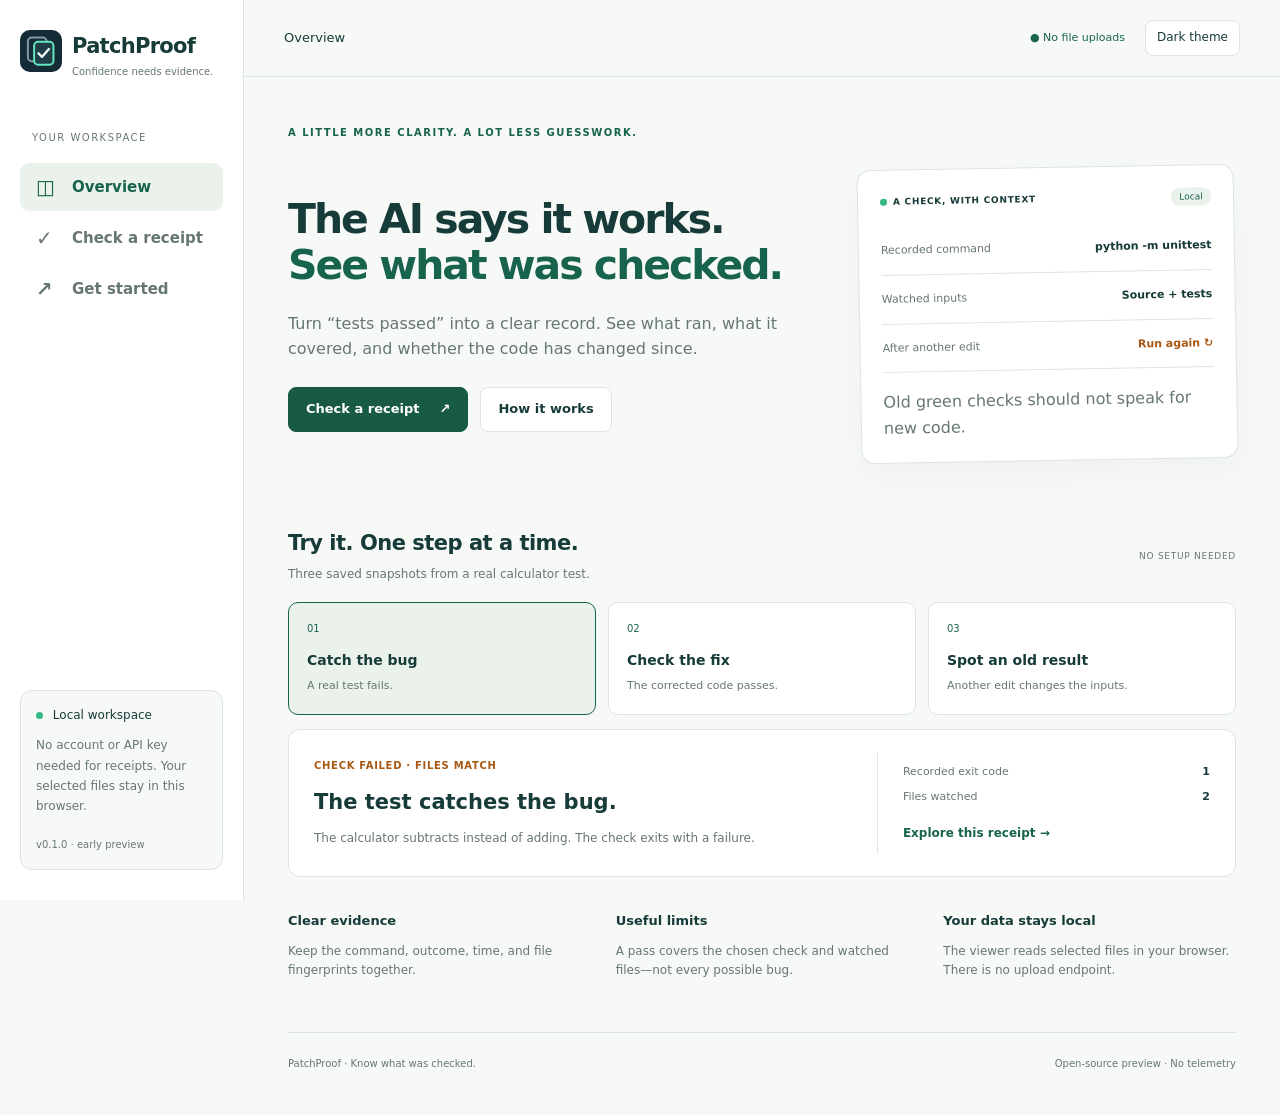
==== site/index.html @ 1bcf7d21 "Prepare PatchProof 0.1.0 preview with local check receipts and documentation" ====
<!doctype html>
<html lang="en">
<head>
  <meta charset="utf-8">
  <meta name="viewport" content="width=device-width,initial-scale=1">
  <meta http-equiv="Content-Security-Policy" content="default-src 'self'; connect-src 'self'; img-src 'self'; style-src 'self'; script-src 'self'; object-src 'none'; base-uri 'none'; form-action 'none'">
  <title>PatchProof — Know what was checked</title>
  <meta name="description" content="Local check receipts for AI-assisted code. Compare watched files, spot stale results, and share clear evidence.">
  <link rel="icon" href="../assets/icon.svg" type="image/svg+xml">
  <link rel="stylesheet" href="style.css">
  <script type="module" src="app.mjs"></script>
</head>
<body>
<a class="skip" href="#main">Skip to content</a>
<aside>
  <a class="brand" href="#overview"><img src="../assets/icon.svg" alt=""><span>PatchProof<small>Confidence needs evidence.</small></span></a>
  <div class="nav-label">YOUR WORKSPACE</div>
  <nav aria-label="Main navigation">
    <a href="#overview" data-page="overview"><span aria-hidden="true">◫</span> Overview</a>
    <a href="#compare" data-page="compare"><span aria-hidden="true">✓</span> Check a receipt</a>
    <a href="#guide" data-page="guide"><span aria-hidden="true">↗</span> Get started</a>
  </nav>
  <div class="sidebar-note"><span class="dot"></span> Local workspace<p>No account or API key needed for receipts. Your selected files stay in this browser.</p><span class="version">v0.1.0 · early preview</span></div>
</aside>
<div class="shell">
  <header><span id="page-name">Overview</span><div><span class="privacy-badge">● No file uploads</span><button id="theme" class="quiet" aria-label="Switch to dark theme">Dark theme</button></div></header>
  <main id="main" tabindex="-1">
    <section id="overview" class="page">
      <div class="eyebrow">A LITTLE MORE CLARITY. A LOT LESS GUESSWORK.</div>
      <div class="hero"><div><h1>The AI says it works.<br><em>See what was checked.</em></h1><p>Turn “tests passed” into a clear record. See what ran, what it covered, and whether the code has changed since.</p><div class="actions"><a class="button primary" href="#compare">Check a receipt <span aria-hidden="true">↗</span></a><a class="button secondary" href="#guide">How it works</a></div></div><div class="proof-card"><div class="proof-top"><span class="dot"></span> A CHECK, WITH CONTEXT <span class="pill">Local</span></div><div class="file-line"><span>Recorded command</span><strong>python -m unittest</strong></div><div class="file-line"><span>Watched inputs</span><strong>Source + tests</strong></div><div class="file-line"><span>After another edit</span><strong class="amber">Run again ↻</strong></div><p>Old green checks should not speak for new code.</p></div></div>
      <div class="section-title"><div><h2>Try it. One step at a time.</h2><p>Three saved snapshots from a real calculator test.</p></div><span class="tag">NO SETUP NEEDED</span></div>
      <div class="steps" role="group" aria-label="Demonstration steps"><button data-demo="0" class="selected" aria-pressed="true"><span>01</span><strong>Catch the bug</strong><small>A real test fails.</small></button><button data-demo="1" aria-pressed="false"><span>02</span><strong>Check the fix</strong><small>The corrected code passes.</small></button><button data-demo="2" aria-pressed="false"><span>03</span><strong>Spot an old result</strong><small>Another edit changes the inputs.</small></button></div>
      <article class="demo-result" aria-live="polite"><div><span id="demo-label" class="status">Loading example…</span><h3 id="demo-title">The calculator example</h3><p id="demo-description">Loading a saved check receipt.</p></div><div class="demo-details"><div><span>Recorded exit code</span><strong id="demo-exit">—</strong></div><div><span>Files watched</span><strong id="demo-count">—</strong></div><button id="open-example" class="text-button" disabled>Explore this receipt →</button></div></article>
      <div class="benefits"><div><h3>Clear evidence</h3><p>Keep the command, outcome, time, and file fingerprints together.</p></div><div><h3>Useful limits</h3><p>A pass covers the chosen check and watched files—not every possible bug.</p></div><div><h3>Your data stays local</h3><p>The viewer reads selected files in your browser. There is no upload endpoint.</p></div></div>
    </section>
    <section id="compare" class="page" hidden>
      <div class="eyebrow">FROM A CLAIM TO A CHECKABLE RECORD</div><h1>Does the result<br><em>still match your files?</em></h1><p class="intro">Open a receipt, then select the project folder to compare its watched files. This page compares fingerprints; it does not run tests or fix code.</p>
      <div class="import-grid"><div class="panel"><span class="step-number">01</span><h2>Open a receipt</h2><p>Choose the JSON file created by PatchProof.</p><label class="file-label">Choose receipt JSON<input id="receipt-input" type="file" accept=".json,application/json"></label><small>Up to 2 MiB. Read locally in your browser.</small></div><div class="panel"><span class="step-number">02</span><h2>Compare your project</h2><p>Select the project root folder used for the check.</p><label class="file-label disabled" id="folder-label">Choose project folder<input id="folder-input" type="file" webkitdirectory multiple disabled></label><small>Only watched files are hashed. Up to 64 MiB.</small></div></div>
      <p id="notice" class="notice" role="status" aria-live="polite">Choose a receipt to start, or explore an example from Overview.</p>
      <div id="receipt-view" hidden>
        <div class="result-heading"><div><span id="receipt-status" class="status"></span><h2 id="receipt-title"></h2><p id="receipt-description"></p></div><button id="export" class="button secondary">Save summary</button></div>
        <div class="facts"><div><span>Recorded outcome</span><strong id="recorded-outcome"></strong></div><div><span>Watched files</span><strong id="watched-count"></strong></div><div><span>Duration</span><strong id="duration"></strong></div></div>
        <details class="panel"><summary>Command and check details</summary><pre id="command"></pre><p id="started"></p><p id="exit-code"></p></details>
        <div class="panel"><div class="section-title"><h2>Watched files</h2><label class="search">Find a file<input id="file-search" type="search" placeholder="Search paths…"></label></div><div id="file-list" class="file-list"></div></div>
        <p class="scope-note">Only explicitly watched files are compared. New or unwatched files, installed dependencies, and environment changes are outside this check. Receipts are editable, unsigned records. A matching pass is not a correctness or security guarantee.</p>
        <details id="summary-preview" class="panel" hidden><summary>Summary preview — copy this if your browser blocks downloads</summary><pre id="summary-text"></pre></details>
      </div>
    </section>
    <section id="guide" class="page" hidden>
      <div class="eyebrow">SMALL TOOL. CLEAR JOB.</div><h1>Use it with Codex.<br><em>Keep the evidence.</em></h1>
      <div class="guide-grid"><article class="panel"><span class="step-number">01</span><h2>Ask for a focused review</h2><p>With the plugin installed in Codex, ask PatchProof to review a named project.</p><blockquote id="prompt">Use PatchProof to review my changes, explain any bugs in plain English, and record the checks you run. Ask before publishing anything.</blockquote><button class="button secondary" id="copy-prompt">Copy prompt</button><p id="copy-notice" role="status"></p></article><article class="panel"><span class="step-number">02</span><h2>Keep a check receipt</h2><p>Codex selects an appropriate check and runs it with the local helper. The receipt records the outcome and the files you chose to watch.</p><p>You can also run the helper directly with Python. No separate AI API key is required for it.</p></article><article class="panel"><span class="step-number">03</span><h2>Compare before handoff</h2><p>After later edits, open the receipt here and select the project folder. If files differ, rerun the check.</p><a class="button primary" href="#compare">Compare files →</a></article></div>
      <h2>Good questions</h2><div class="faq"><details><summary>What actually fixes my code?</summary><p>Codex's AI follows the PatchProof skills and edits the project using Codex's tools and permissions. This uses your Codex access and its usage limits. The Python helper records checks; this website compares file fingerprints. Neither contains its own AI model.</p></details><details><summary>Are my files sent to a server?</summary><p>The website does not upload selected files. It hashes watched files in this browser and keeps the result in memory. Reloading clears them. Using the AI plugin is separate: relevant project data is processed according to your Codex account settings. Commands you choose to run may themselves access the network.</p></details><details><summary>Does a green result mean my project is safe?</summary><p>No. It means the recorded command exited zero and the watched bytes match. The check might miss a bug, and its scope may be incomplete. Receipts can also be edited and are not signed attestations.</p></details><details><summary>Does it add a watermark?</summary><p>PatchProof does not add watermarks or attribution comments to your project files. The dashboard and check reports carry PatchProof branding. The source package includes its MIT license.</p></details><details><summary>Can I use it without Codex?</summary><p>The Python helpers and this viewer work without an AI account. The bundled agent workflows have been developed for Codex; compatibility with other AI hosts must be tested separately.</p></details></div>
    </section>
    <footer>PatchProof · Know what was checked.<span>Open-source preview · No telemetry</span></footer>
  </main>
</div>
</body></html>
---- site/style.css ----
@font-face{font-family:system;src:local('Segoe UI')}*{box-sizing:border-box}html{scroll-behavior:smooth}body{--bg:#f7f9f7;--panel:#fff;--ink:#163b39;--muted:#667772;--line:#dce5de;--green:#17634e;--soft:#eaf2eb;--amber:#a95814;margin:0;background:var(--bg);color:var(--ink);font:15px/1.6 system-ui,sans-serif}body.dark{--bg:#14201f;--panel:#1c2e2b;--ink:#e0eee7;--muted:#a5bab0;--line:#344c43;--green:#98dec0;--soft:#29443a;--amber:#f1bc7e}button,input{font:inherit}a{color:var(--green)}button,a,input,summary{outline-offset:5px}button,a{touch-action:manipulation}button{cursor:pointer}button:disabled{cursor:not-allowed;opacity:.55}[hidden]{display:none!important}.skip{position:fixed;top:-100px;left:20px;z-index:100;background:var(--panel);padding:15px}.skip:focus{top:10px}aside{width:244px;position:fixed;inset:0 auto 0 0;border-right:1px solid var(--line);background:var(--panel);padding:30px 20px;display:flex;flex-direction:column}.brand{display:flex;gap:10px;text-decoration:none;color:var(--ink);font-size:21px;font-weight:750;letter-spacing:-.7px}.brand img{width:42px;height:42px}.brand small{display:block;font-size:10px;color:var(--muted);font-weight:500;letter-spacing:0}.nav-label{font-size:10px;letter-spacing:.15em;color:var(--muted);margin:50px 12px 14px}nav a{display:flex;gap:14px;color:var(--muted);padding:12px 16px;text-decoration:none;border-radius:9px;font-weight:550;margin:3px 0}nav a[aria-current=page]{color:var(--green);background:var(--soft)}nav a:hover{background:var(--soft)}nav a span{font-size:20px;line-height:24px;width:22px}.sidebar-note{margin-top:auto;background:var(--bg);border:1px solid var(--line);border-radius:12px;padding:15px;font-size:12px}.sidebar-note p{font-size:12px;line-height:1.7}.dot{display:inline-block;width:7px;height:7px;background:#35b883;border-radius:50%;margin-right:6px}.version{font-size:10px;color:var(--muted)}.shell{margin-left:244px}header{height:77px;border-bottom:1px solid var(--line);display:flex;justify-content:space-between;align-items:center;padding:0 40px;font-size:13px}header>div{display:flex;gap:20px;align-items:center}.privacy-badge{font-size:11px;color:var(--green)}.quiet{border:1px solid var(--line);border-radius:8px;background:var(--panel);color:var(--ink);padding:7px 11px;font-size:12px}main{max-width:1320px;margin:auto;padding:48px 44px 20px}.eyebrow{font-size:10px;font-weight:700;letter-spacing:.15em;color:var(--green);margin-bottom:18px}h1{font-size:clamp(34px,3.2vw,54px);line-height:1.12;letter-spacing:-2px;font-weight:650;margin:0 0 22px}h1 em{font-style:normal;color:var(--green)}p{color:var(--muted);margin:10px 0 18px}h2{font-size:21px;letter-spacing:-.5px;margin:0}h3{font-size:21px;margin:10px 0}.hero{display:grid;grid-template-columns:1.4fr 1fr;gap:44px;align-items:center;padding:8px 0 40px}.hero>div>p,.intro{max-width:590px;font-size:16px}.actions{display:flex;gap:12px;flex-wrap:wrap;margin-top:25px}.button{display:inline-flex;justify-content:center;align-items:center;gap:20px;padding:11px 17px;border:1px solid var(--line);border-radius:8px;font-size:13px;font-weight:650;text-decoration:none;line-height:1.6}.primary{background:#195a46;color:white;border-color:#195a46}.primary:hover{background:#124835}.secondary{background:var(--panel);color:var(--ink)}.secondary:hover{background:var(--soft)}.proof-card{border:1px solid var(--line);border-radius:14px;background:var(--panel);padding:22px;box-shadow:0 14px 32px #11382609;transform:rotate(-1deg)}.proof-top{font-size:9px;letter-spacing:.08em;font-weight:700;display:flex;align-items:center;margin-bottom:16px}.pill{margin-left:auto;background:var(--soft);padding:2px 8px;border-radius:8px;color:var(--green);font-weight:500;letter-spacing:0}.file-line{display:flex;gap:15px;justify-content:space-between;padding:15px 0;border-bottom:1px solid var(--line);font-size:11px}.file-line span{color:var(--muted)}.file-line strong{font-weight:550}.amber{color:var(--amber)}.proof-card p{font-size:10px;margin:17px 0 0}.section-title{display:flex;justify-content:space-between;align-items:center;gap:15px;margin:26px 0 18px}.section-title p{font-size:12px;margin:4px 0 0}.tag{font-size:9px;letter-spacing:.08em;color:var(--muted);white-space:nowrap}.steps{display:grid;grid-template-columns:repeat(3,1fr);gap:12px}.steps button{text-align:left;border:1px solid var(--line);background:var(--panel);color:var(--ink);padding:18px;border-radius:10px}.steps button.selected{border:1px solid var(--green);background:var(--soft)}.steps span{font-size:10px;color:var(--green);display:block;margin-bottom:12px}.steps strong{display:block;font-size:14px}.steps small{font-size:11px;color:var(--muted)}.demo-result{margin-top:14px;padding:22px 25px;border:1px solid var(--line);background:var(--panel);border-radius:12px;display:grid;grid-template-columns:1.6fr 1fr;gap:30px}.status{font-size:10px;font-weight:700;letter-spacing:.07em;text-transform:uppercase;color:var(--amber)}.status.good{color:var(--green)}.demo-result p{font-size:12px;margin:6px 0}.demo-details{border-left:1px solid var(--line);padding-left:25px;font-size:11px;display:flex;flex-direction:column;gap:8px;justify-content:center}.demo-details>div{display:flex;justify-content:space-between;gap:15px}.demo-details span{color:var(--muted)}.text-button{border:0;background:transparent;color:var(--green);font-size:12px;font-weight:650;padding:10px 0 0;text-align:left}.benefits{display:grid;grid-template-columns:repeat(3,1fr);gap:35px;margin:24px 0}.benefits h3{font-size:13px}.benefits p{font-size:12px}.panel{border:1px solid var(--line);background:var(--panel);border-radius:12px;padding:23px;margin-bottom:20px}.import-grid,.guide-grid{display:grid;grid-template-columns:repeat(2,minmax(0,1fr));gap:20px;margin-top:28px}.guide-grid{grid-template-columns:repeat(3,minmax(0,1fr))}.step-number{font-size:11px;color:var(--green);display:block;margin-bottom:12px}.panel p{font-size:13px}.panel small{font-size:11px;color:var(--muted);display:block;margin-top:12px}.file-label{display:block;border:1px dashed var(--green);border-radius:8px;padding:12px;color:var(--green);font-size:13px}.file-label input{display:block;max-width:100%;font-size:11px;margin-top:10px}.file-label.disabled{opacity:.5}.notice{padding:13px 17px;background:var(--soft);border-radius:8px;font-size:13px}.notice.error{color:var(--amber)}.result-heading{display:flex;justify-content:space-between;gap:20px;align-items:center;margin:28px 0 20px}.result-heading h2{margin:10px 0}.result-heading p{font-size:13px;max-width:650px}.facts{display:grid;grid-template-columns:repeat(3,1fr);gap:15px;margin-bottom:20px}.facts>div{border:1px solid var(--line);padding:18px;border-radius:10px;background:var(--panel)}.facts span{display:block;color:var(--muted);font-size:11px}.facts strong{font-size:18px}.search{font-size:11px;color:var(--muted)}.search input{display:block;background:var(--bg);color:var(--ink);border:1px solid var(--line);border-radius:6px;padding:7px 10px;margin-top:5px;width:210px;max-width:100%}.file-row{display:flex;gap:20px;justify-content:space-between;border-top:1px solid var(--line);padding:13px 0;font-size:12px}.file-row code{overflow-wrap:anywhere}.file-row span{flex-shrink:0;color:var(--muted)}.scope-note{font-size:12px}pre{padding:16px;background:var(--bg);border-radius:6px;white-space:pre-wrap;overflow-wrap:anywhere;font-size:12px}summary{cursor:pointer;font-size:14px;font-weight:600}blockquote{margin:15px 0;padding:12px;border-left:3px solid var(--green);background:var(--bg);font-size:13px}.faq{max-width:900px;margin-top:20px}.faq details{border-bottom:1px solid var(--line);padding:18px 0}.faq p{font-size:14px}footer{border-top:1px solid var(--line);padding:23px 0;display:flex;justify-content:space-between;gap:20px;color:var(--muted);font-size:10px;margin-top:34px}@media(max-width:1100px){aside{width:205px;padding:25px 14px}.shell{margin-left:205px}main{padding:35px 28px}.hero{gap:24px}.guide-grid{grid-template-columns:1fr}.brand{font-size:18px}.brand small{font-size:9px}}@media(max-width:800px){aside{position:static;width:auto;padding:18px;border-bottom:1px solid var(--line);border-right:0}.brand small{font-size:10px}nav{display:flex;gap:5px;flex-wrap:wrap;margin-top:15px}nav a{padding:8px 10px;font-size:12px}nav a span,.nav-label,.sidebar-note{display:none}.shell{margin:0}header{padding:0 22px;height:58px}.hero{grid-template-columns:1fr}.proof-card{transform:none}.hero{padding-bottom:20px}.benefits{gap:18px}.tag{display:none}}@media(max-width:520px){main{padding:30px 20px 15px}h1{letter-spacing:-1px;font-size:36px}.steps{grid-template-columns:1fr}.steps button{padding:14px}.steps span{display:inline-block;float:left;margin:2px 16px 15px 0}.demo-result{grid-template-columns:1fr}.demo-details{border-left:0;padding-left:0;border-top:1px solid var(--line);padding-top:16px}.benefits,.import-grid,.facts{grid-template-columns:1fr}.section-title,.result-heading{align-items:flex-start;flex-direction:column}.import-grid{gap:0}.privacy-badge{display:none}.search input{width:100%}.search{width:100%}footer{flex-direction:column;gap:6px}.file-row{gap:10px;align-items:flex-start}}
@media(prefers-reduced-motion:reduce){html{scroll-behavior:auto}}
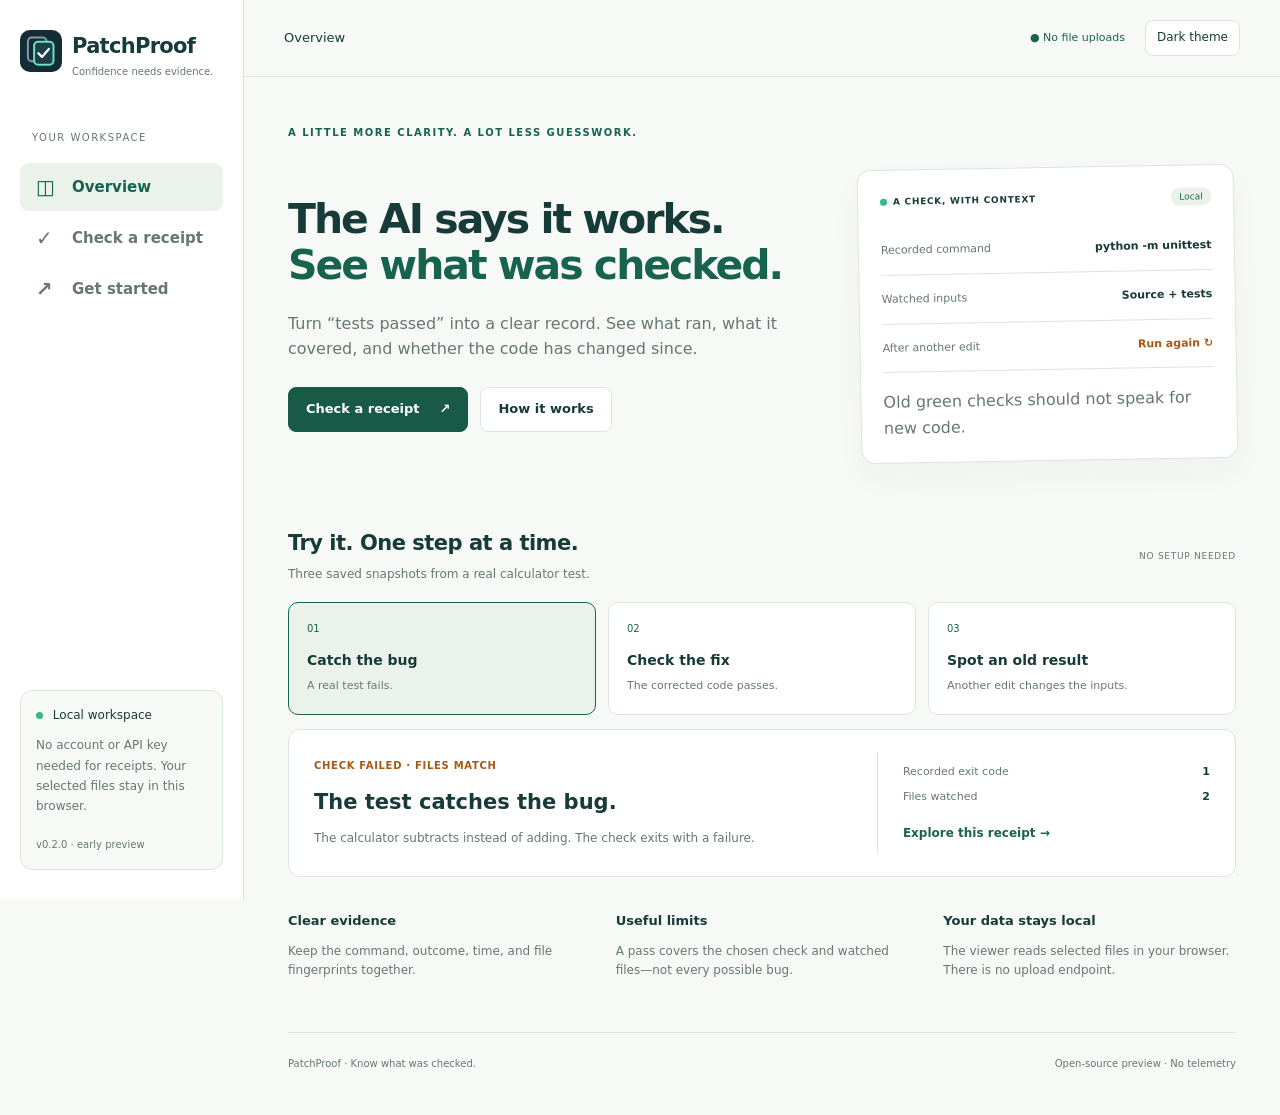
==== commit 75d3e6bf: "Add project website, folder watch selection, installable CLI and CI fixes Website (web/): - Four sta" ====
--- a/site/index.html
+++ b/site/index.html
@@ -20,7 +20,7 @@
     <a href="#compare" data-page="compare"><span aria-hidden="true">✓</span> Check a receipt</a>
     <a href="#guide" data-page="guide"><span aria-hidden="true">↗</span> Get started</a>
   </nav>
-  <div class="sidebar-note"><span class="dot"></span> Local workspace<p>No account or API key needed for receipts. Your selected files stay in this browser.</p><span class="version">v0.1.0 · early preview</span></div>
+  <div class="sidebar-note"><span class="dot"></span> Local workspace<p>No account or API key needed for receipts. Your selected files stay in this browser.</p><span class="version">v0.2.0 · early preview</span></div>
 </aside>
 <div class="shell">
   <header><span id="page-name">Overview</span><div><span class="privacy-badge">● No file uploads</span><button id="theme" class="quiet" aria-label="Switch to dark theme">Dark theme</button></div></header>
